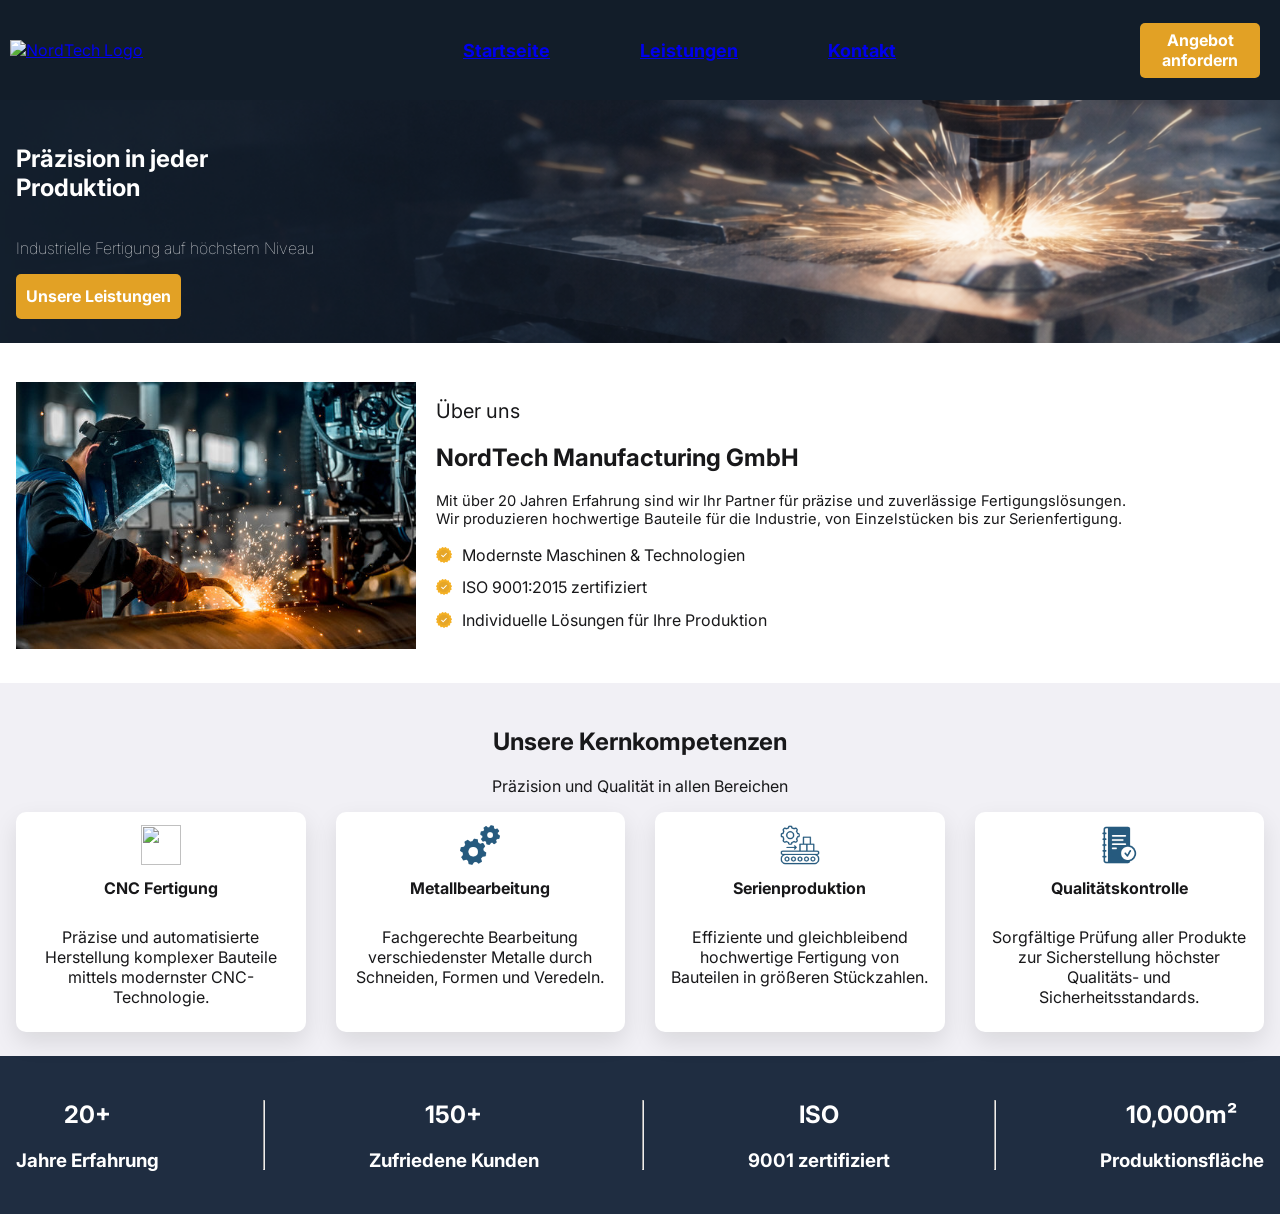
==== index.html @ 0e529c4d "Trust Section hinzugefügt Vier simple Blöcke mit einigen Errungenschaften  #5" ====
<!DOCTYPE html>
<html lang="de">
<head>
    <meta charset="UTF-8">
    <meta name="viewport" content="width=device-width, initial-scale=1.0">
    <link href="https://fonts.googleapis.com/css2?family=Inter:wght@400;600;700&display=swap" rel="stylesheet">
    <title>NordTech Manufacturing</title>
    <link rel="stylesheet" href="css/styles.css">
</head>

<body>
    <header>
        <a href="index.html" class="logo">
            <img src="images/mainpage/NordTech_Logo_Small.png" alt="NordTech Logo" class="logo-mobile">
            <img src="images/mainpage/NordTech_Logo.png" alt="NordTech Logo" class="logo-desktop">
        </a>
        
        <nav>
            <ul class="navigation">
                <li><a href="index.html" class="nav-link">Startseite</a></li>
                <li><a href="services.html" class="nav-link">Leistungen</a></li>
                <li><a href="contact.html" class="nav-link">Kontakt</a></li>
            </ul>
        </nav>
        <a href="contact.html" class="cta">Angebot anfordern</a>
    </header>

    <main>
        <section class="hero">
            <h1>Präzision in jeder <br>Produktion</h1>
            <p>Industrielle Fertigung auf höchstem Niveau</p>
            <a href="services.html" class="cta">Unsere Leistungen</a>
        </section>

        <section class="about">

            <img src="images/mainpage/Manufactoring_StockImage.jpg" alt="Firma Bild">

            <div class="about-content">
                <p class="headerText">Über uns</p>
                <h2 class="company-name">NordTech Manufacturing GmbH</h2>
                <p class="descText">
                    Mit über 20 Jahren Erfahrung sind wir Ihr Partner für präzise und zuverlässige
                    Fertigungslösungen. <br>Wir produzieren hochwertige Bauteile für die Industrie,
                    von Einzelstücken bis zur Serienfertigung.
                </p>

                <ul>
                    <li>
                        Modernste Maschinen & Technologien
                    </li>
                    <li>
                        ISO 9001:2015 zertifiziert
                    </li>
                    <li>
                        Individuelle Lösungen für Ihre Produktion
                    </li>
                </ul>
            </div>
        </section>

        <section class="core-competencies">
            <div class="header">
                <h2>Unsere Kernkompetenzen</h2>
                <p>Präzision und Qualität in allen Bereichen</p>
            </div>


            <div class="competencies-grid">
                <div class="competencies-tile">
                    <img src="..\images\icons\icon_computer.png">
                    <h2>CNC Fertigung</h2>
                    <p>Präzise und automatisierte Herstellung komplexer Bauteile mittels modernster CNC-Technologie.</p>
                </div>

                <div class="competencies-tile">
                    <img src="..\images\icons\icon_gears.png">
                    <h2>Metallbearbeitung</h2>
                    <p>Fachgerechte Bearbeitung verschiedenster Metalle durch Schneiden, Formen und Veredeln.</p>
                </div>

                
                <div class="competencies-tile">
                    <img src="..\images\icons\icon_packaging.png">
                    <h2>Serienproduktion</h2>
                    <p>Effiziente und gleichbleibend hochwertige Fertigung von Bauteilen in größeren Stückzahlen.</p>
                </div>

                
                <div class="competencies-tile">
                    <img src="..\images\icons\icon_notebook.png">
                    <h2>Qualitätskontrolle</h2>
                    <p>Sorgfältige Prüfung aller Produkte zur Sicherstellung höchster Qualitäts- und Sicherheitsstandards.</p>
                </div>
            </div>
        </section>

        <section class="trust-section">
            <div>
                <h2>20+</h2>
                <h3>Jahre Erfahrung</h3>
            </div>
            <hr>
            <div>
                <h2>150+</h2>
                <h3>Zufriedene Kunden</h3>
            </div>
            <hr>
            <div>
                <h2>ISO</h2>
                <h3>9001 zertifiziert</h3>
            </div>
            <hr>
            <div>
                <h2>10,000m²</h2>
                <h3>Produktionsfläche</h3>
            </div>
        </section>
    </main>

    <footer>
    <div class="footer-grid">
        <div class="footer-imprint">
            
        </div>

        <div class="footer-cta">
            
        </div>

        <div class="footer-social">
            
        </div>
    </div>
    </footer>
    <script src="js/main.js"></script>
</body>
</html>
---- css/styles.css ----
/*   <---- Mobile Ansicht: 320px ---->   */

* {
  box-sizing: border-box;
}

body {
  margin: 0;
  font-family: 'Inter', sans-serif;
  color: #18181A;
  background-color: #131F2D;
}

section {
  padding: 24px 16px;
}

header {
  display: flex;
  position: relative;
  justify-content: space-between;
  align-items: center;
  background-color: rgba(10, 10, 10, 0.1);
  padding: 10px;
}

header .logo .logo-mobile {
  display: block;
}

header .logo .logo-desktop {
  display: none;
}

header .logo img{
  width: 70px;
  height: auto;
  display: block;
  margin: 0 9px 0px 0px;
}

header .navigation{
  list-style: none;
  margin: 0;
  padding: 0;
  text-decoration: none;
  display: block;
  height: 40px;
  align-items: center;
  justify-content: center;
  color: white;
  font-weight: bold;
  font-size: large;
}

header .cta{
  display: flex;
  align-items: center;
  text-align: center;
  background-color: #E2A125;
  height: 45px;
  width: 120px;
  border-radius: 5px;

  text-decoration: none;
  font-weight: bold;
  color: white;
}

main .hero {
  background-image: url("../images/mainpage/Background-Image.png");
  background-size: cover;
  background-repeat: no-repeat;
  background-position: center;
  display: flex;
  flex-direction: column;

  font-weight:lighter;
  color: white;
}

main .hero .cta{
  display: flex;
  align-items: center;
  text-align: center;
  justify-content: center;
  background-color: #E2A125;
  height: 45px;
  width: 165px;
  border-radius: 5px;

  text-decoration: none;
  font-weight: bold;
  color: white;
}

main .about{
  background-color: white;
  display: flex;
  flex-direction: column-reverse;
  align-items: center;
  list-style-image: none;
}

.about img{
  width: auto;
  max-width: 400px;
  height: 250px;
}

main .about-content ul {
  list-style: none;
  padding: 0;
  display: flex;
  flex-direction: column;
   gap: 10px;
}

main .about-content li{
  display: flex;
  align-items: flex-start; /* statt center */
  gap: 10px;
  line-height: 1.4;
}

main .about-content li::before {
  margin-top: 3px;
  content: "";
  width: 16px;
  height: 16px;

  background-image: url("../images/icons/Icon_Check.png");
  background-size: contain;
  background-repeat: no-repeat;

  flex-shrink: 0;
}

main .about-content .descText{
  font-size: 11pt;
}

main .about-content .headerText{
  font-size: 15pt;
}

main .header{
  text-align: center;
}

main .core-competencies{
  background-color: #F1F0F5;
}

main .core-competencies ul {
  display: flex;
  flex-direction: column;
  gap: 12px;
}

main .competencies-grid{
  display: flex;
  flex-direction: column;
  gap: 30px;
  align-items: center;
  justify-content: center;
}

main .competencies-tile{
  background-color: white;
  display: flex;
  flex-direction: column;
  align-items: center;
  padding: 13px;
  text-align: center;
  border-radius: 10px;
  min-height: 200px;
  max-width: 370px;
  box-shadow: 0 10px 25px rgba(0,0,0,0.1);
}

main .competencies-grid h2{
  font-size: 12pt;
}

main .competencies-grid img{
  width: 40px;
  height: 40px;
}

main .trust-section{
  background-color: #1F2D41;
  color: white;
  display: flex;
  flex-direction: column;
  text-align: center;
  align-items: center;
  justify-content: center;
}

main .trust-section hr{
  width: 370px;
  color: rgba(255, 255, 255, 0.2);
}

/*   <---- Tablet Ansicht: 768px ---->   */

@media (min-width: 768px) {

  header .logo .logo-mobile {
  display: none;
  }

  header .logo .logo-desktop {
    display: block;
  }

  header .logo img{
    width: 200px;
  }

  main .about{
      flex-direction: row;
      gap: 20px;
  }

  main .about img{
    height: auto;
    padding-top: 15px;
    padding-bottom: 10px;
  }

  main .competencies-grid{
    flex-direction: row;
    gap: 15px;
  }

  main .competencies-tile{
    height: 270px;
    width: 550px;
  }

    main .trust-section{
    flex-direction: row;
  }

    main .trust-section hr{
    width: 1px;
    height: 70px;
  }

}




/*   <---- Desktop Ansicht: 1024px ---->   */

@media (min-width: 1024px){

  header{
    height: 100px;
  }

  header .logo .logo-mobile {
  display: none;
  }

  header .logo .logo-desktop {
    display: block;
  }

  header .logo img{
    width: 200px;
  }

  header .navigation{
    display: flex;
    gap: 40px;
    flex-direction: row;
  }

  header .nav-link{
    padding: 25px;
    cursor: pointer;
  }

  header .cta{
    height: 55px;
    width: 120px;
    margin: 0px 10px 0px 0px;
  }

  main .competencies-grid{
    flex-direction: row;
    gap: 30px;
  }

  main .competencies-tile{
    height: 220px;
    width: 550px;
  }

}
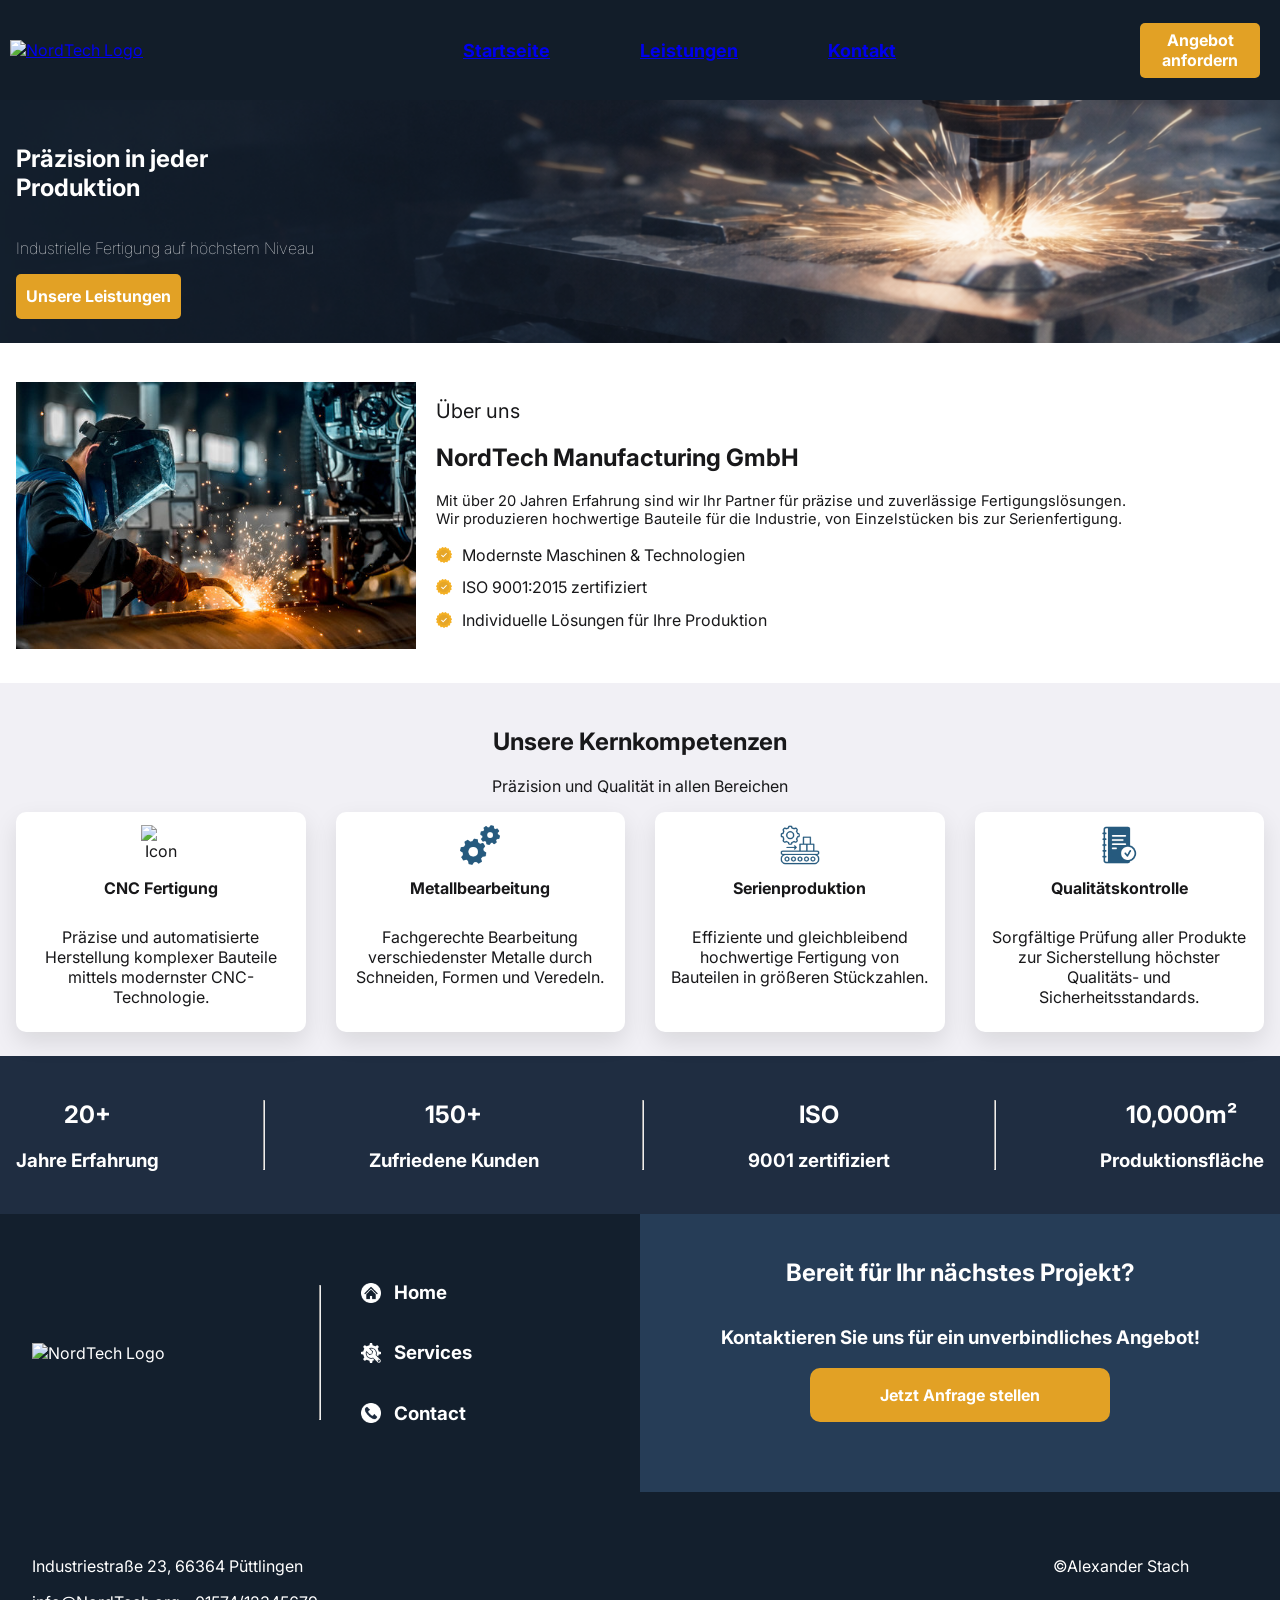
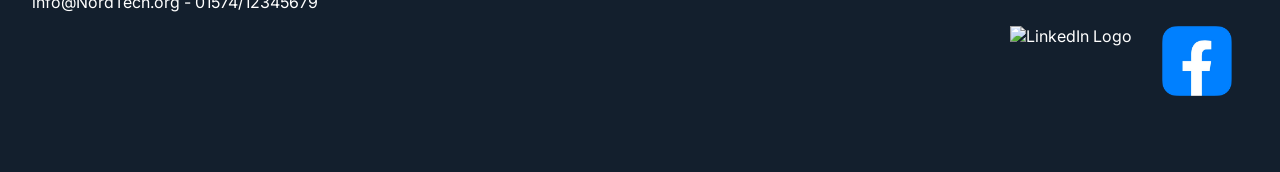
==== commit 7de66010: "Footer abgeschlossen Einige weitere Icons wurden hinzugefügt. Der Footer ist nun in mehrere Bereiche" ====
--- a/index.html
+++ b/index.html
@@ -68,27 +68,27 @@
 
             <div class="competencies-grid">
                 <div class="competencies-tile">
-                    <img src="..\images\icons\icon_computer.png">
+                    <img src="..\images\icons\icon_computer.png" alt="Icon von einem Computer">
                     <h2>CNC Fertigung</h2>
                     <p>Präzise und automatisierte Herstellung komplexer Bauteile mittels modernster CNC-Technologie.</p>
                 </div>
 
                 <div class="competencies-tile">
-                    <img src="..\images\icons\icon_gears.png">
+                    <img src="..\images\icons\icon_gears.png" alt="Icon von einem Getriebe">
                     <h2>Metallbearbeitung</h2>
                     <p>Fachgerechte Bearbeitung verschiedenster Metalle durch Schneiden, Formen und Veredeln.</p>
                 </div>
 
                 
                 <div class="competencies-tile">
-                    <img src="..\images\icons\icon_packaging.png">
+                    <img src="..\images\icons\icon_packaging.png" alt="Icon von einem Fließband">
                     <h2>Serienproduktion</h2>
                     <p>Effiziente und gleichbleibend hochwertige Fertigung von Bauteilen in größeren Stückzahlen.</p>
                 </div>
 
                 
                 <div class="competencies-tile">
-                    <img src="..\images\icons\icon_notebook.png">
+                    <img src="..\images\icons\icon_notebook.png" alt="Icon von einem Notebook">
                     <h2>Qualitätskontrolle</h2>
                     <p>Sorgfältige Prüfung aller Produkte zur Sicherstellung höchster Qualitäts- und Sicherheitsstandards.</p>
                 </div>
@@ -119,19 +119,58 @@
     </main>
 
     <footer>
-    <div class="footer-grid">
-        <div class="footer-imprint">
-            
-        </div>
+        <section class="footer-grid">
+            <section class="footer-imprint">
+                <section class="logo">
+                    <img src="images/mainpage/NordTech_Logo.png" alt="NordTech Logo">
+                </section>
+                <hr>
+                <section class="links">
+                    <div>
+                        <img src="..\images\icons\icon_home.png" alt="Icon von einem Haus">
+                        <a href="index.html"><h3>Home</h3></a>
+                    </div>
+                    <div>
+                        <img src="..\images\icons\icon_service.png" alt="Icon von einem Getriebe">
+                        <a href="services.html"><h3>Services</h3></a>
+                    </div>
+                    <div>
+                        <img src="..\images\icons\icon_phone.png" alt="Icon von einem Telefon">
+                        <a href="contact.html"><h3>Contact</h3></a>
+                    </div>
+                </section>
+            </section>
 
-        <div class="footer-cta">
-            
-        </div>
+            <section class="footer-cta">
+                <h2>Bereit für Ihr nächstes Projekt?</h2>
+                <h3>Kontaktieren Sie uns für ein unverbindliches Angebot!</h3>
 
-        <div class="footer-social">
-            
-        </div>
-    </div>
+                <a class="footer-cta"><b>Jetzt Anfrage stellen</b></a>
+            </section>
+        </section> 
+
+        <section class="footer-bottom">
+            <section class="address">
+                <p>Industriestraße 23, 66364 Püttlingen</p>
+                <p>info@NordTech.org - 01574/12345679</p>
+            </section>
+
+            <section class="footer-socials">
+                <p>
+                    ©Alexander Stach
+                </p>
+                <section class="socials">
+                        <a href="https://www.linkedin.com/in/stachalex/">
+                            <img src="..\images\icons\icon_linkedIn.png" alt="LinkedIn Logo">
+                        </a>
+
+                        <a href="https://www.linkedin.com/in/stachalex/">
+                            <img src="..\images\icons\icon_facebook.png" alt="Facebook Logo">
+                        </a>
+                </section>
+                
+            </section>
+        </section>
     </footer>
     <script src="js/main.js"></script>
 </body>
--- a/css/styles.css
+++ b/css/styles.css
@@ -203,6 +203,95 @@
   color: rgba(255, 255, 255, 0.2);
 }
 
+footer .footer-imprint {
+  display: grid;
+  grid-template-columns: 1fr auto 1fr;
+  align-items: center;
+  gap: 20px;
+}
+
+footer .footer-imprint .logo img{
+  width: 100%;
+  height: auto;
+}
+
+footer .footer-imprint hr {
+  justify-self: center;
+  width: 1px;
+  height: 135px;
+}
+
+footer .footer-imprint .links {
+  display: flex;
+  flex-direction: column;
+  justify-content: start;
+  align-items: flex-start;
+  padding-left: 20px;
+}
+
+footer .links div {
+  display: flex;
+  align-items: center;
+  gap: 13px;
+}
+
+footer .links img {
+  width: 20px;
+  height: 20px;
+}
+
+footer .footer-grid {
+  color: white;
+  padding: 0px;
+}
+
+footer a {
+  color: white;
+  text-decoration: none;
+}
+
+footer a:hover {
+  text-decoration: underline;
+}
+
+footer .footer-cta{
+  background-color: #263D57;
+  display: flex;
+  flex-direction: column;
+  align-items: center;
+  text-align: center;
+  width: 100%;
+}
+
+footer .footer-cta a{
+  background-color: #E2A125;
+  padding: 17px;
+  border-radius: 10px;
+  max-width: 300px;
+}
+
+footer .footer-bottom{
+  color: white;
+  display: flex;
+  flex-direction: column;
+}
+
+footer .footer-socials{
+  display: flex;
+  flex-direction: column;
+  justify-content: start;
+}
+
+footer .footer-socials img{
+  width: 70px;
+  height: 70px;
+}
+
+footer .footer-socials .socials{
+  display: flex;
+  gap: 30px;
+}
+
 /*   <---- Tablet Ansicht: 768px ---->   */
 
 @media (min-width: 768px) {
@@ -249,9 +338,26 @@
     height: 70px;
   }
 
-}
-
-
+  footer .footer-grid {
+  color: white;
+  padding: 0px;
+  display: grid;
+  grid-template-columns: 1fr 1fr;
+}
+
+  footer .footer-bottom{
+    flex-direction: row;
+    justify-content: space-between;
+    width: 100%;
+  }
+
+  footer .footer-socials{
+    display: flex;
+    align-items: center;
+    justify-content: center;
+    gap: 10px;
+  }
+}
 
 
 /*   <---- Desktop Ansicht: 1024px ---->   */
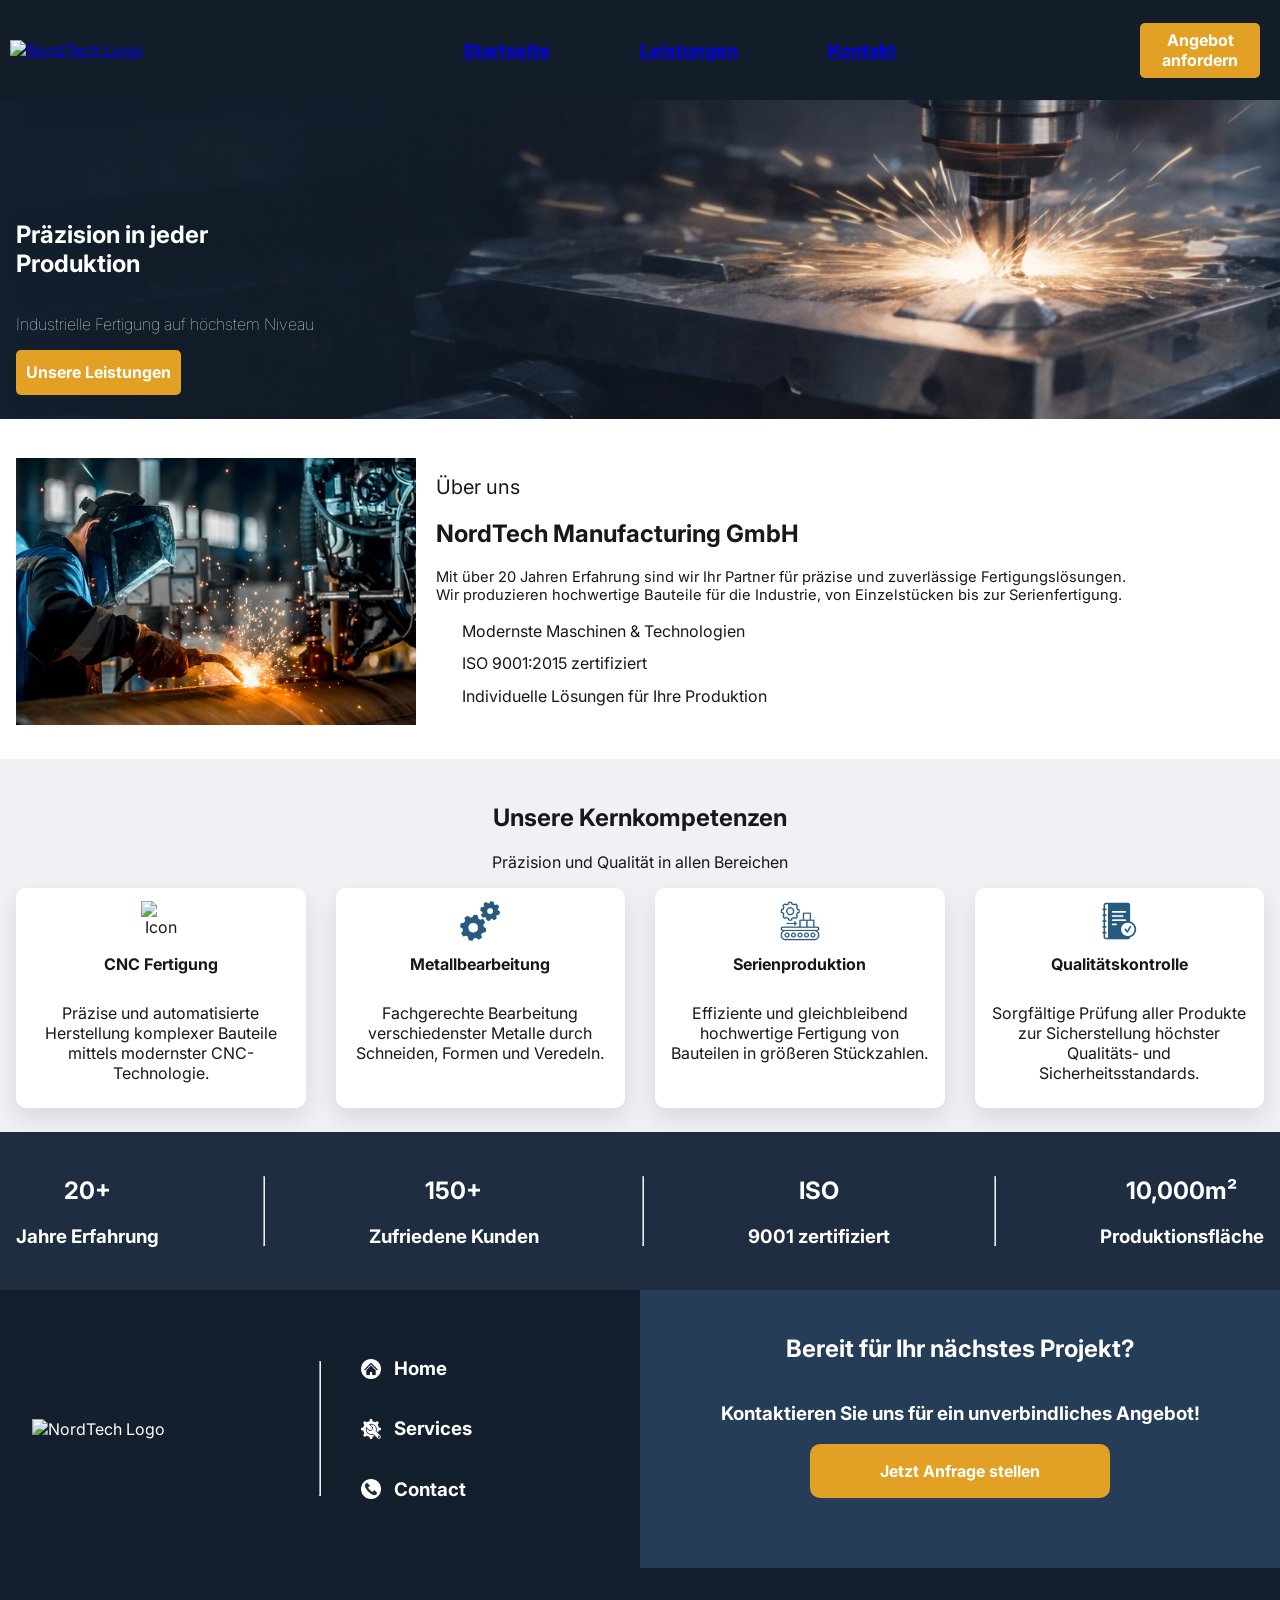
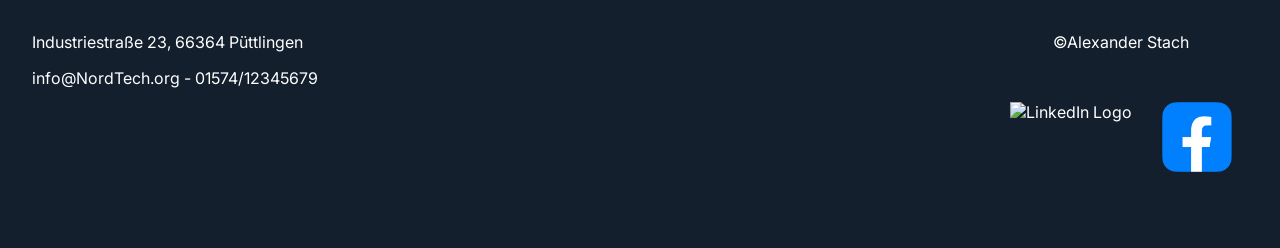
==== commit c5519e4c: "Refaktorierung der CSS Datei Die styles.css wurde in mehrere andere Dateien aufgespalten, für eine b" ====
--- a/index.html
+++ b/index.html
@@ -5,7 +5,7 @@
     <meta name="viewport" content="width=device-width, initial-scale=1.0">
     <link href="https://fonts.googleapis.com/css2?family=Inter:wght@400;600;700&display=swap" rel="stylesheet">
     <title>NordTech Manufacturing</title>
-    <link rel="stylesheet" href="css/styles.css">
+    <link rel="stylesheet" href="css/main.css">
 </head>
 
 <body>
@@ -29,7 +29,7 @@
         <section class="hero">
             <h1>Präzision in jeder <br>Produktion</h1>
             <p>Industrielle Fertigung auf höchstem Niveau</p>
-            <a href="services.html" class="cta">Unsere Leistungen</a>
+            <a href="services.html" class="hero-cta">Unsere Leistungen</a>
         </section>
 
         <section class="about">
@@ -60,7 +60,7 @@
         </section>
 
         <section class="core-competencies">
-            <div class="header">
+            <div class="core-competencies-header">
                 <h2>Unsere Kernkompetenzen</h2>
                 <p>Präzision und Qualität in allen Bereichen</p>
             </div>
--- a/css/main.css
+++ b/css/main.css
@@ -0,0 +1,13 @@
+@import url("base/base.css");
+
+@import url("layout/header.css");
+@import url("layout/footer.css");
+
+@import url("components/navigation.css");
+@import url("components/buttons.css");
+@import url("components/cards.css");
+
+@import url("sections/hero.css");
+@import url("sections/about.css");
+@import url("sections/competencies.css");
+@import url("sections/trust.css");
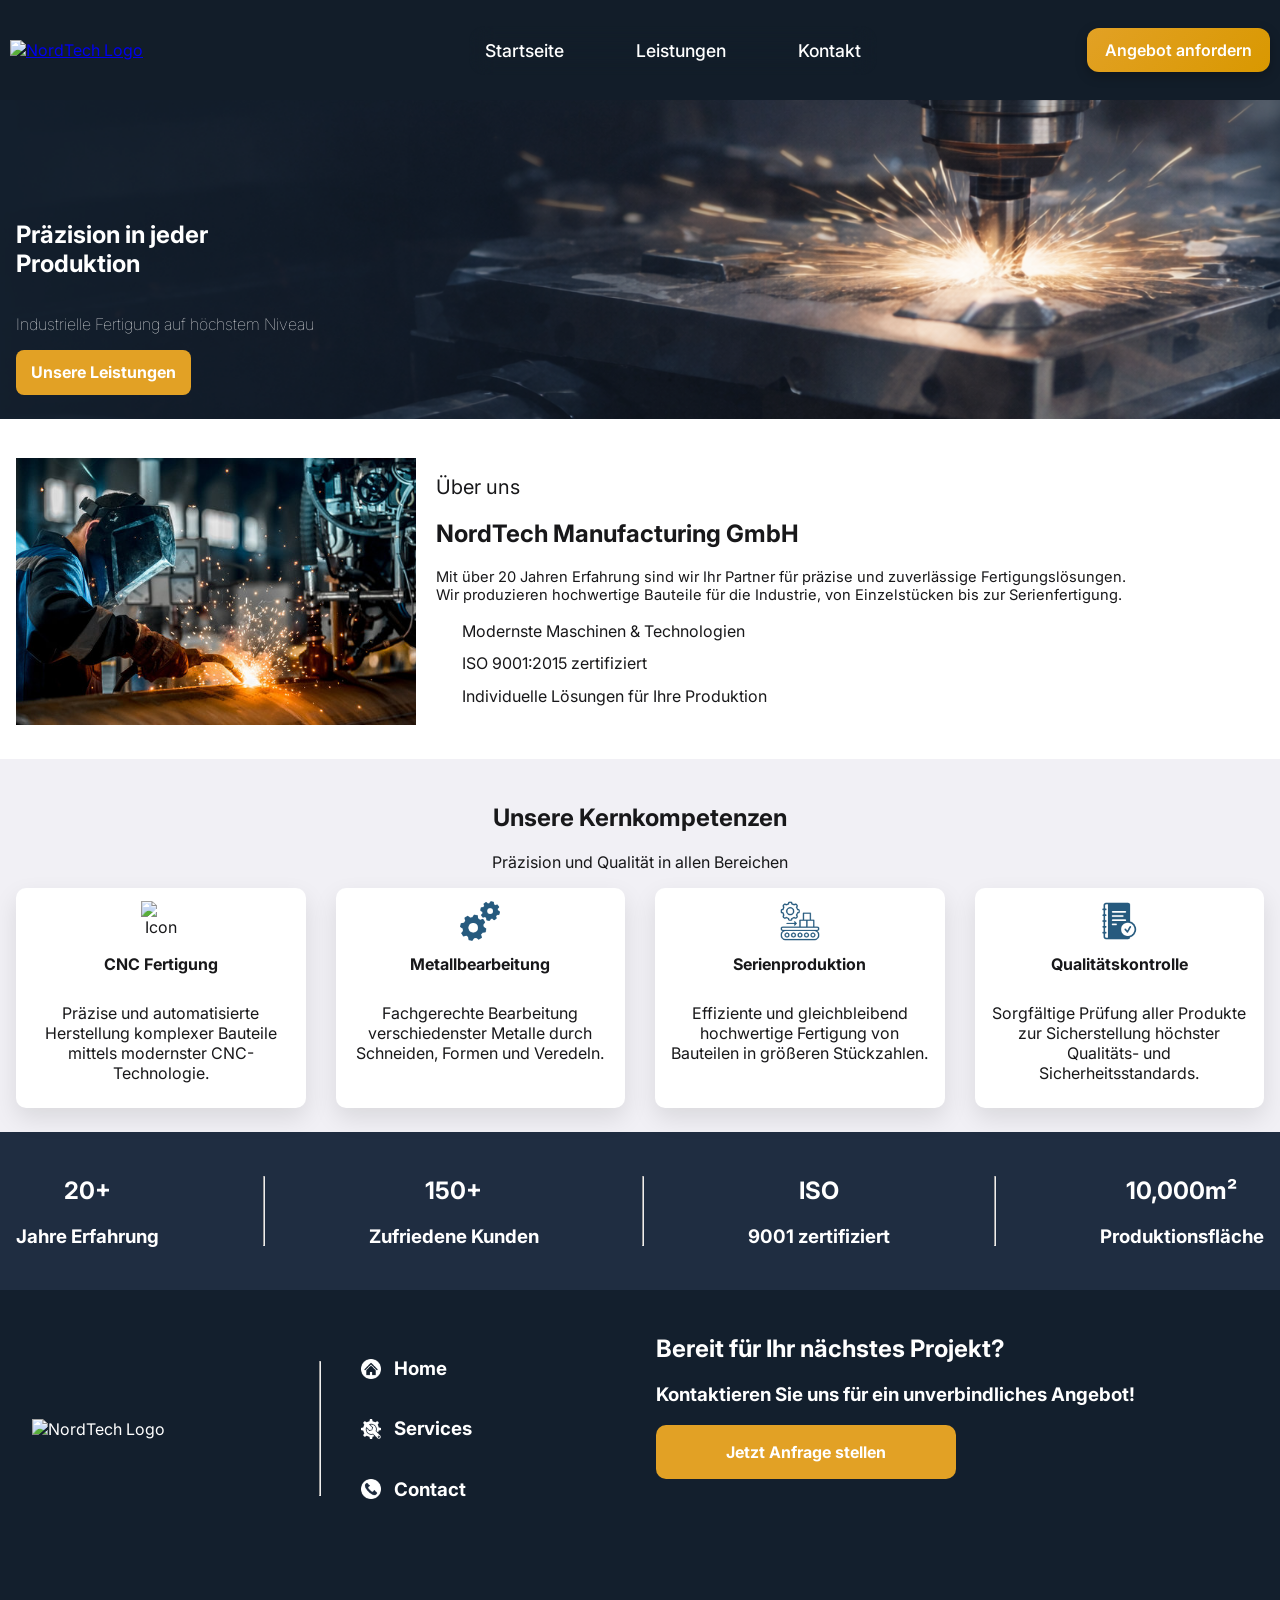
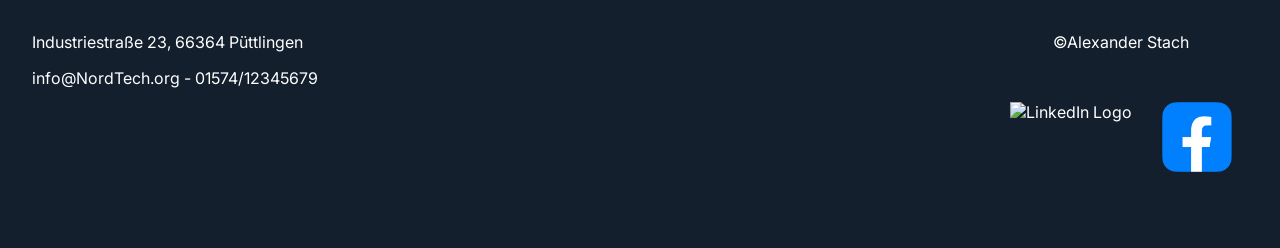
==== commit 70b10566: "Burger-Menu hinzugefügt Die Buttons haben nun auch einen leichten hover Effekt. Zusätzlich habe ich " ====
--- a/index.html
+++ b/index.html
@@ -16,20 +16,26 @@
         </a>
         
         <nav>
-            <ul class="navigation">
+            <ul id="menu">
                 <li><a href="index.html" class="nav-link">Startseite</a></li>
                 <li><a href="services.html" class="nav-link">Leistungen</a></li>
                 <li><a href="contact.html" class="nav-link">Kontakt</a></li>
             </ul>
         </nav>
-        <a href="contact.html" class="cta">Angebot anfordern</a>
+        <a href="contact.html" class="btn btn-primary">Angebot anfordern</a>
+            
+    <div class="burger" id="burger">
+        <span></span>
+        <span></span>
+        <span></span>
+    </div>
     </header>
 
     <main>
         <section class="hero">
             <h1>Präzision in jeder <br>Produktion</h1>
             <p>Industrielle Fertigung auf höchstem Niveau</p>
-            <a href="services.html" class="hero-cta">Unsere Leistungen</a>
+            <a href="services.html" class="btn btn-hero">Unsere Leistungen</a>
         </section>
 
         <section class="about">
@@ -145,7 +151,7 @@
                 <h2>Bereit für Ihr nächstes Projekt?</h2>
                 <h3>Kontaktieren Sie uns für ein unverbindliches Angebot!</h3>
 
-                <a class="footer-cta"><b>Jetzt Anfrage stellen</b></a>
+                <a class="btn btn-footer"><b>Jetzt Anfrage stellen</b></a>
             </section>
         </section> 
 
--- a/css/main.css
+++ b/css/main.css
@@ -10,4 +10,7 @@
 @import url("sections/hero.css");
 @import url("sections/about.css");
 @import url("sections/competencies.css");
-@import url("sections/trust.css");+@import url("sections/trust.css");
+@import url("sections/services.css");
+@import url("sections/production-proccess.css");
+@import url("sections/contact.css");
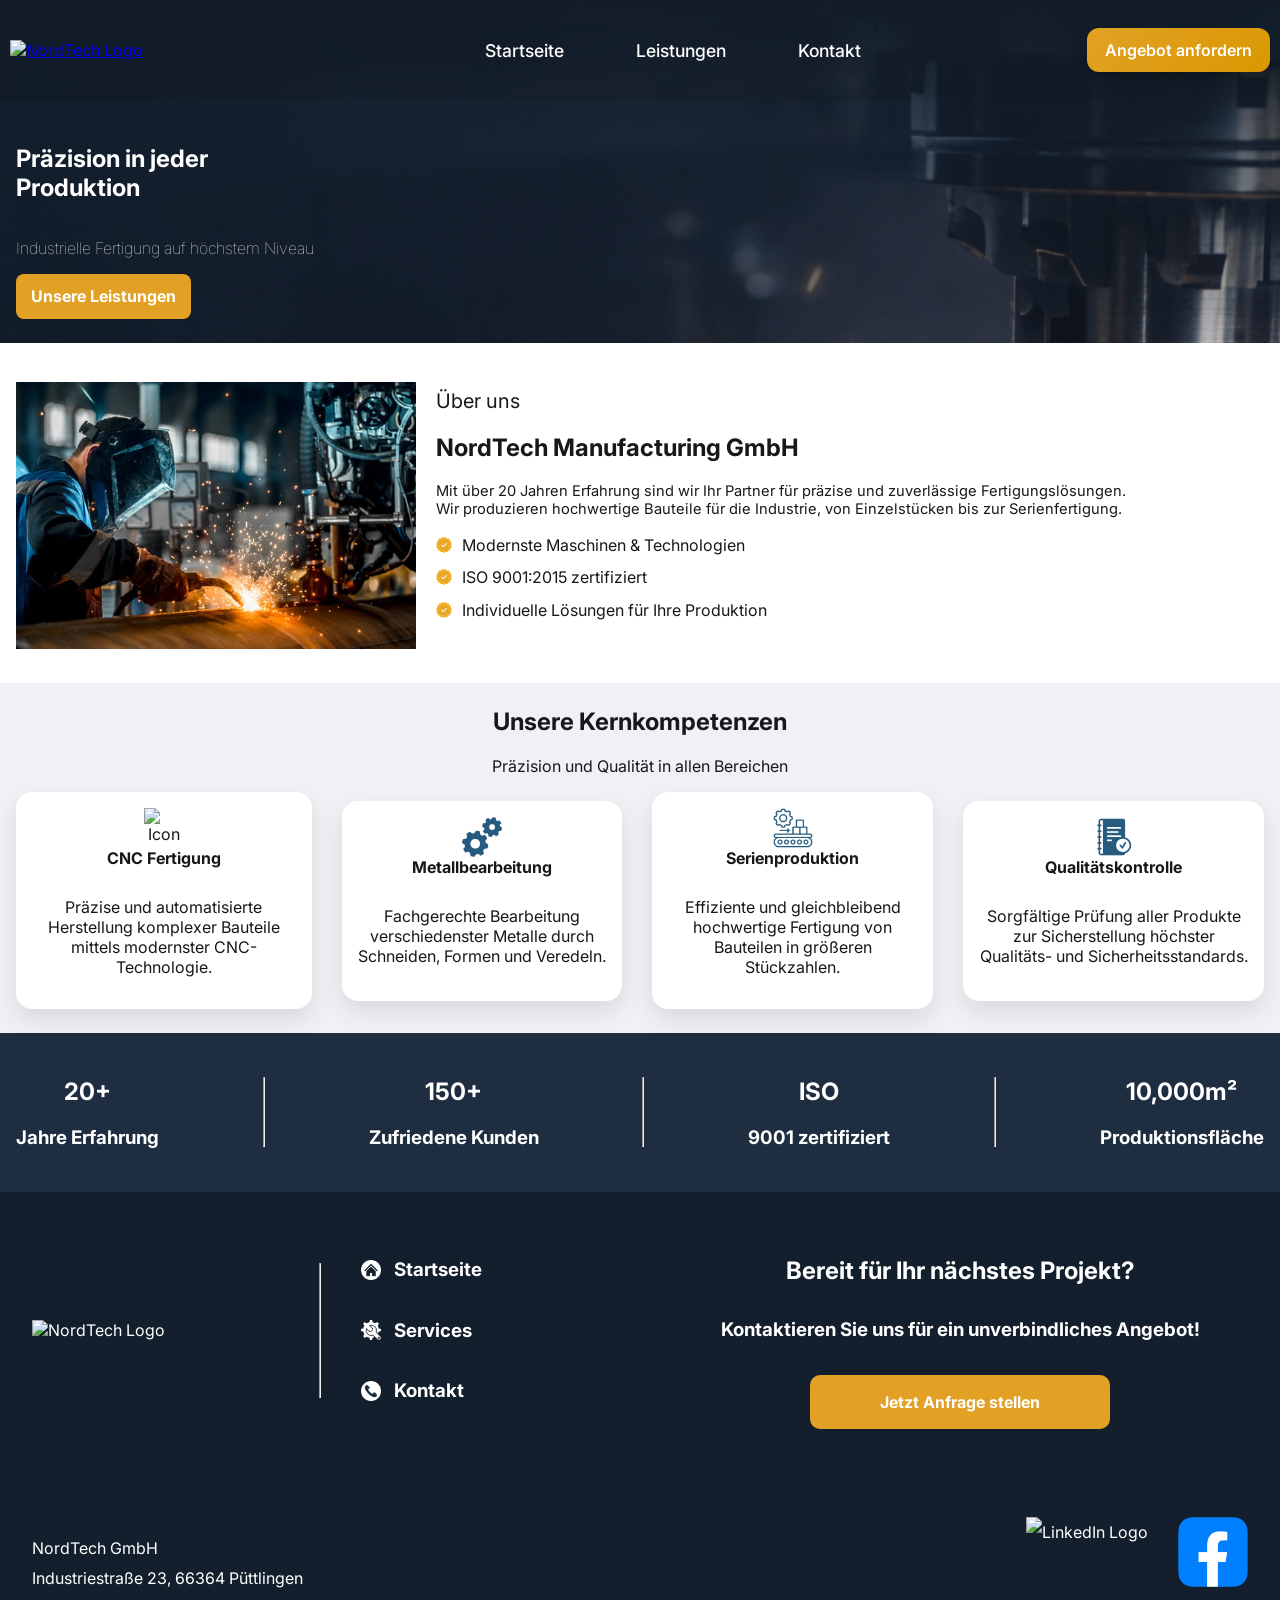
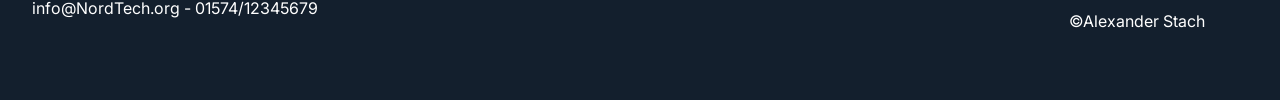
==== commit d28a0372: "Mainpage angepasst Die gesamte mainpage, einschließlich header und footer wurde etwas aufgeräumt und" ====
--- a/index.html
+++ b/index.html
@@ -9,6 +9,7 @@
 </head>
 
 <body>
+<div class="hero-wrapper">
     <header>
         <a href="index.html" class="logo">
             <img src="images/mainpage/NordTech_Logo_Small.png" alt="NordTech Logo" class="logo-mobile">
@@ -39,7 +40,6 @@
         </section>
 
         <section class="about">
-
             <img src="images/mainpage/Manufactoring_StockImage.jpg" alt="Firma Bild">
 
             <div class="about-content">
@@ -73,27 +73,27 @@
 
 
             <div class="competencies-grid">
-                <div class="competencies-tile">
+                <div class="card card-competency">
                     <img src="..\images\icons\icon_computer.png" alt="Icon von einem Computer">
                     <h2>CNC Fertigung</h2>
                     <p>Präzise und automatisierte Herstellung komplexer Bauteile mittels modernster CNC-Technologie.</p>
                 </div>
 
-                <div class="competencies-tile">
+                <div class="card card-competency">
                     <img src="..\images\icons\icon_gears.png" alt="Icon von einem Getriebe">
                     <h2>Metallbearbeitung</h2>
                     <p>Fachgerechte Bearbeitung verschiedenster Metalle durch Schneiden, Formen und Veredeln.</p>
                 </div>
 
                 
-                <div class="competencies-tile">
+                <div class="card card-competency">
                     <img src="..\images\icons\icon_packaging.png" alt="Icon von einem Fließband">
                     <h2>Serienproduktion</h2>
                     <p>Effiziente und gleichbleibend hochwertige Fertigung von Bauteilen in größeren Stückzahlen.</p>
                 </div>
 
                 
-                <div class="competencies-tile">
+                <div class="card card-competency">
                     <img src="..\images\icons\icon_notebook.png" alt="Icon von einem Notebook">
                     <h2>Qualitätskontrolle</h2>
                     <p>Sorgfältige Prüfung aller Produkte zur Sicherstellung höchster Qualitäts- und Sicherheitsstandards.</p>
@@ -123,6 +123,7 @@
             </div>
         </section>
     </main>
+</div>
 
     <footer>
         <section class="footer-grid">
@@ -134,7 +135,7 @@
                 <section class="links">
                     <div>
                         <img src="..\images\icons\icon_home.png" alt="Icon von einem Haus">
-                        <a href="index.html"><h3>Home</h3></a>
+                        <a href="index.html"><h3>Startseite</h3></a>
                     </div>
                     <div>
                         <img src="..\images\icons\icon_service.png" alt="Icon von einem Getriebe">
@@ -142,7 +143,7 @@
                     </div>
                     <div>
                         <img src="..\images\icons\icon_phone.png" alt="Icon von einem Telefon">
-                        <a href="contact.html"><h3>Contact</h3></a>
+                        <a href="contact.html"><h3>Kontakt</h3></a>
                     </div>
                 </section>
             </section>
@@ -157,14 +158,12 @@
 
         <section class="footer-bottom">
             <section class="address">
-                <p>Industriestraße 23, 66364 Püttlingen</p>
-                <p>info@NordTech.org - 01574/12345679</p>
+                <p> NordTech GmbH<br>
+                    Industriestraße 23, 66364 Püttlingen<br>
+                    info@NordTech.org - 01574/12345679</p>
             </section>
 
             <section class="footer-socials">
-                <p>
-                    ©Alexander Stach
-                </p>
                 <section class="socials">
                         <a href="https://www.linkedin.com/in/stachalex/">
                             <img src="..\images\icons\icon_linkedIn.png" alt="LinkedIn Logo">
@@ -174,6 +173,10 @@
                             <img src="..\images\icons\icon_facebook.png" alt="Facebook Logo">
                         </a>
                 </section>
+
+                <p>
+                    ©Alexander Stach
+                </p>
                 
             </section>
         </section>
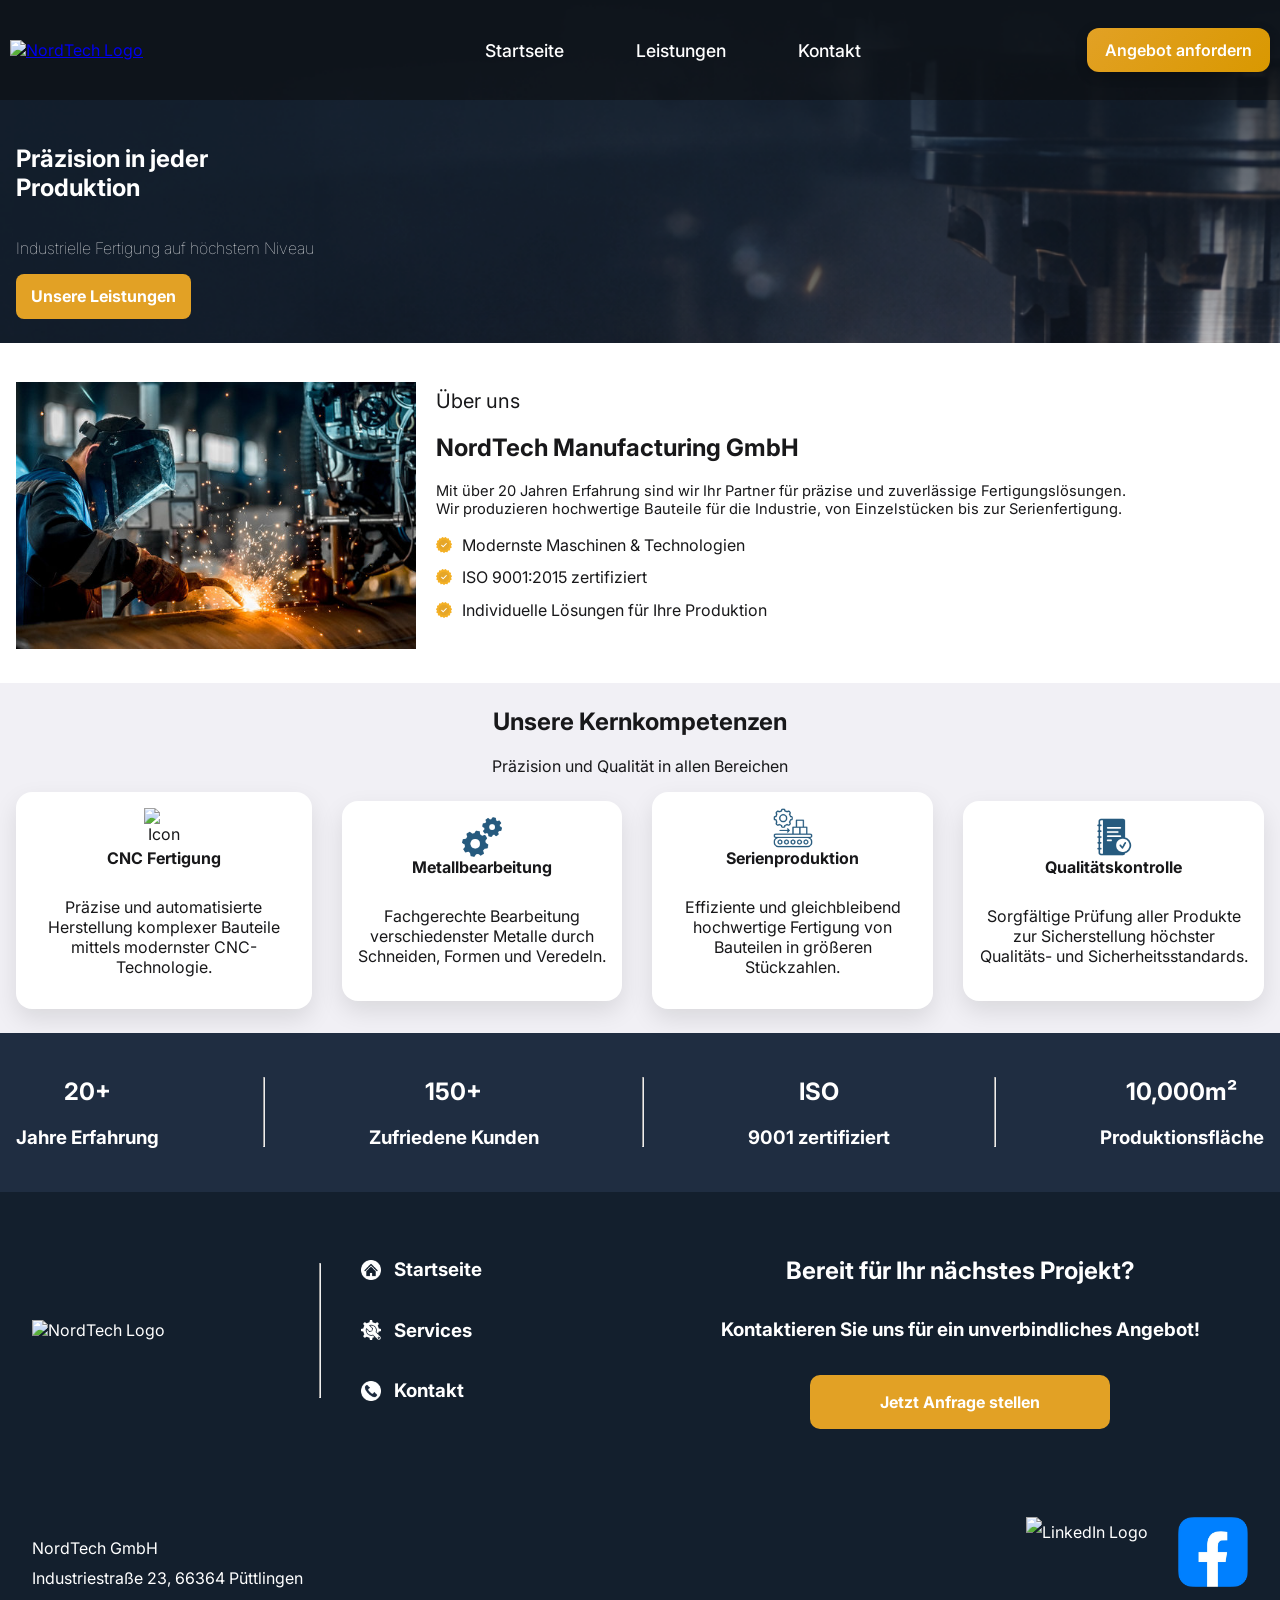
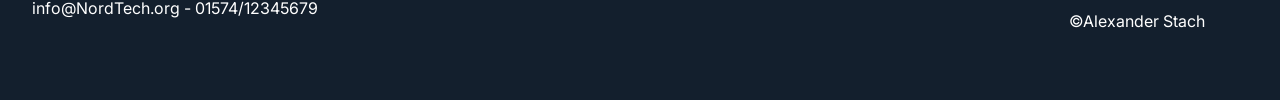
==== commit 237a4b8f: "Sticky Header & Kleine Fixes Der Header wurde auf allen Seiten auf sticky umgestellt. Zusätzlich gab" ====
--- a/index.html
+++ b/index.html
@@ -10,7 +10,7 @@
 
 <body>
 <div class="hero-wrapper">
-    <header>
+    <header class="sticky">
         <a href="index.html" class="logo">
             <img src="images/mainpage/NordTech_Logo_Small.png" alt="NordTech Logo" class="logo-mobile">
             <img src="images/mainpage/NordTech_Logo.png" alt="NordTech Logo" class="logo-desktop">
--- a/css/main.css
+++ b/css/main.css
@@ -13,4 +13,5 @@
 @import url("sections/trust.css");
 @import url("sections/services.css");
 @import url("sections/production-proccess.css");
-@import url("sections/contact.css");+@import url("sections/contact.css");
+@import url("sections/errors.css");
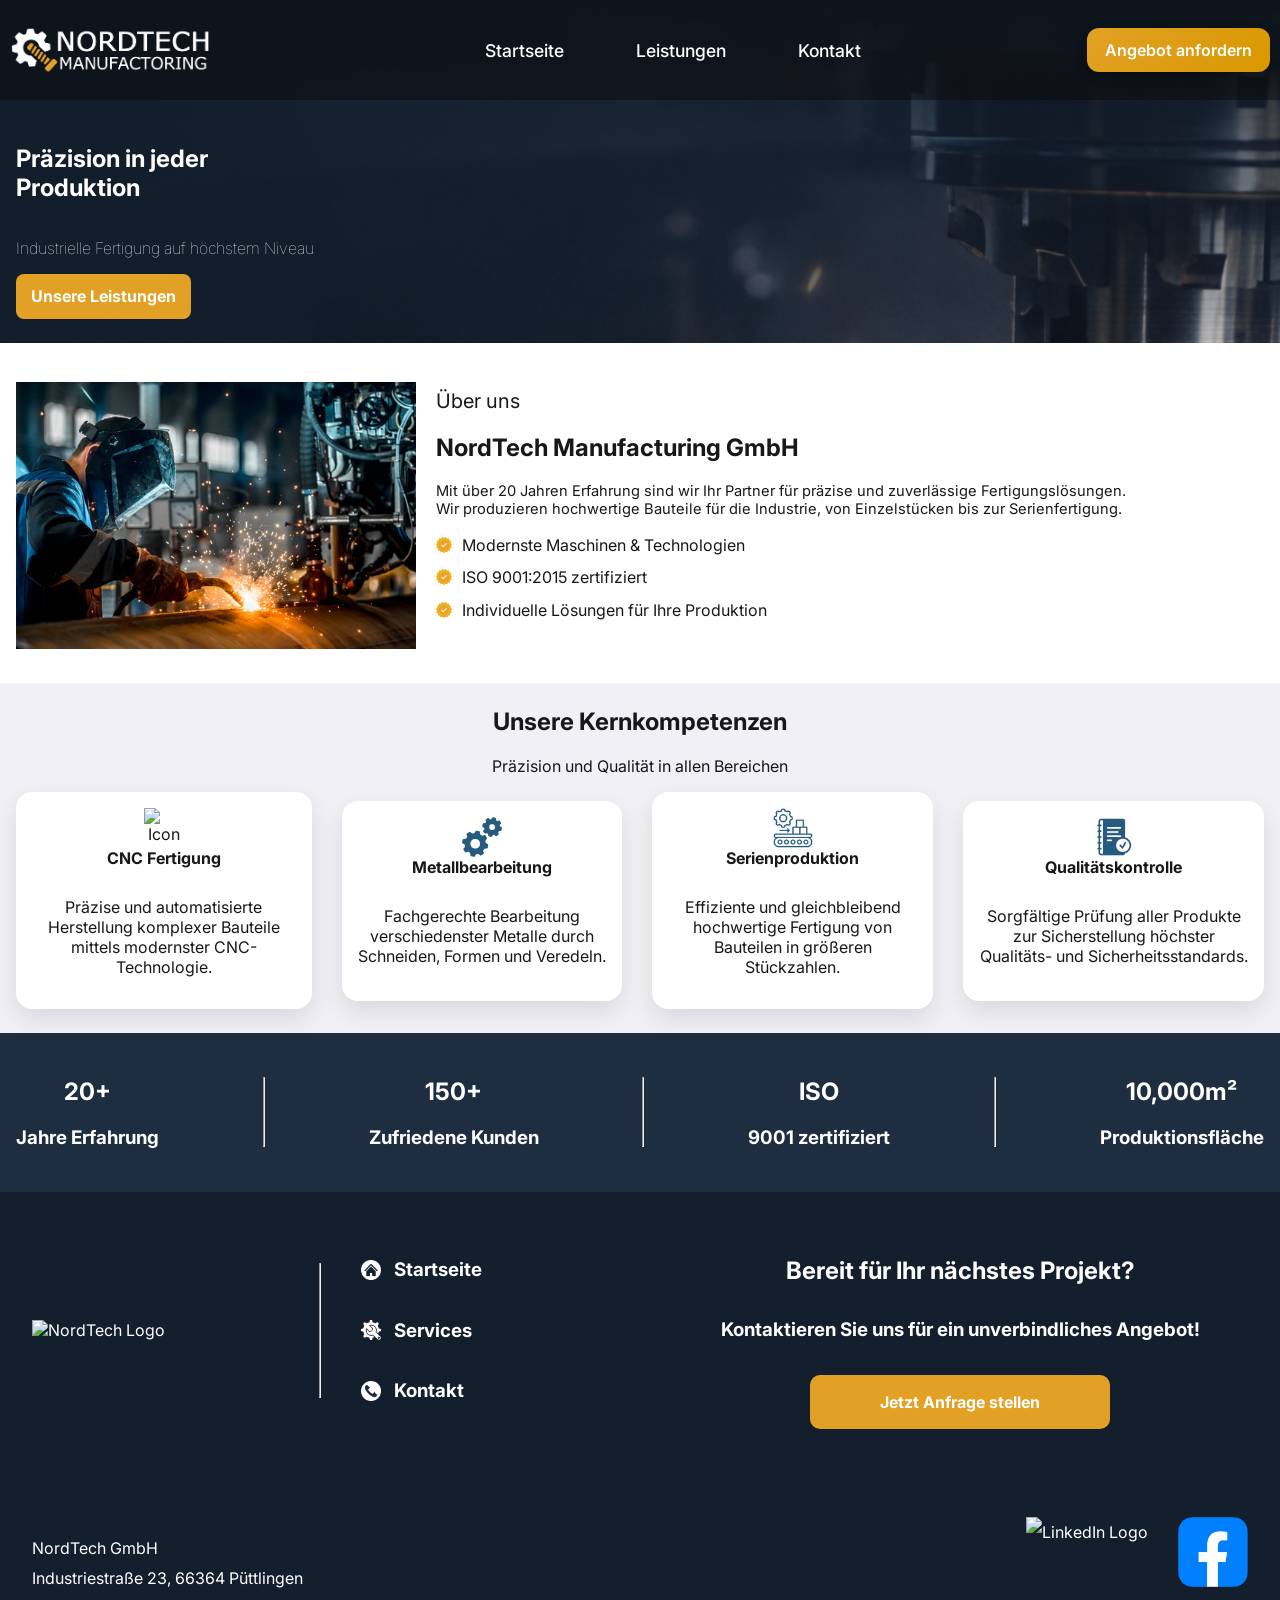
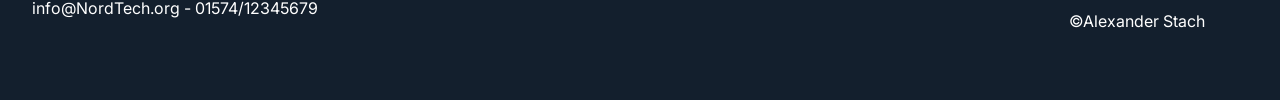
==== commit 39782b0d: "Anpassung der Bildpfade" ====
--- a/index.html
+++ b/index.html
@@ -13,7 +13,7 @@
     <header class="sticky">
         <a href="index.html" class="logo">
             <img src="images/mainpage/NordTech_Logo_Small.png" alt="NordTech Logo" class="logo-mobile">
-            <img src="images/mainpage/NordTech_Logo.png" alt="NordTech Logo" class="logo-desktop">
+            <img src="images/mainpage/Nordtech_Logo.png" alt="NordTech Logo" class="logo-desktop">
         </a>
         
         <nav>
@@ -74,7 +74,7 @@
 
             <div class="competencies-grid">
                 <div class="card card-competency">
-                    <img src="..\images\icons\icon_computer.png" alt="Icon von einem Computer">
+                    <img src="..\images\icons\icon_Computer.png" alt="Icon von einem Computer">
                     <h2>CNC Fertigung</h2>
                     <p>Präzise und automatisierte Herstellung komplexer Bauteile mittels modernster CNC-Technologie.</p>
                 </div>
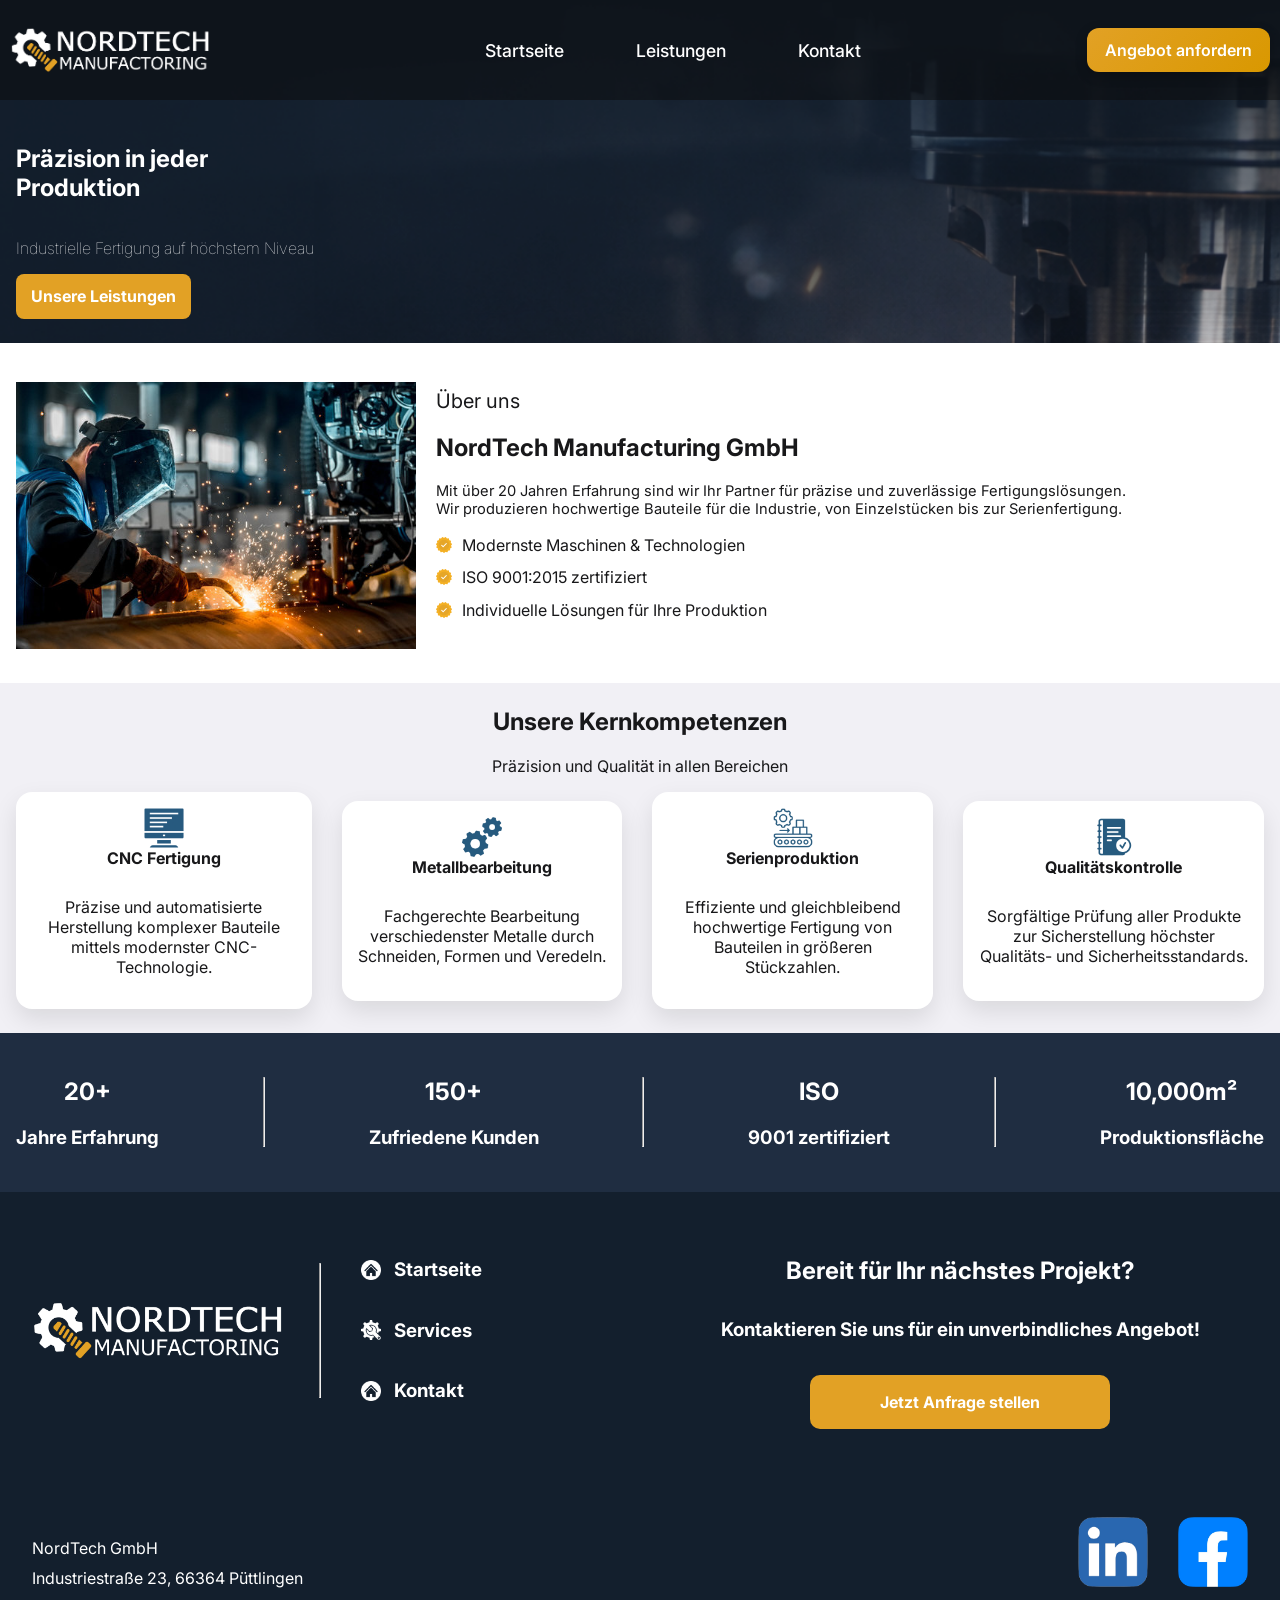
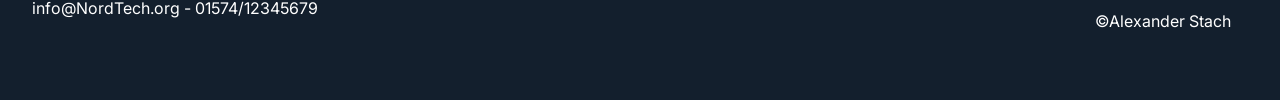
==== commit c9e124ef: "Merge branch 'main' of https://github.com/AudioSonic/Nordtech-Manufactoring" ====
--- a/index.html
+++ b/index.html
@@ -74,27 +74,27 @@
 
             <div class="competencies-grid">
                 <div class="card card-competency">
-                    <img src="..\images\icons\icon_Computer.png" alt="Icon von einem Computer">
+                    <img src="images/icons/Icon_Computer.png" alt="Icon von einem Computer">
                     <h2>CNC Fertigung</h2>
                     <p>Präzise und automatisierte Herstellung komplexer Bauteile mittels modernster CNC-Technologie.</p>
                 </div>
 
                 <div class="card card-competency">
-                    <img src="..\images\icons\icon_gears.png" alt="Icon von einem Getriebe">
+                    <img src="images/icons/icon_gears.png" alt="Icon von einem Getriebe">
                     <h2>Metallbearbeitung</h2>
                     <p>Fachgerechte Bearbeitung verschiedenster Metalle durch Schneiden, Formen und Veredeln.</p>
                 </div>
 
                 
                 <div class="card card-competency">
-                    <img src="..\images\icons\icon_packaging.png" alt="Icon von einem Fließband">
+                    <img src="images/icons/icon_packaging.png" alt="Icon von einem Fließband">
                     <h2>Serienproduktion</h2>
                     <p>Effiziente und gleichbleibend hochwertige Fertigung von Bauteilen in größeren Stückzahlen.</p>
                 </div>
 
                 
                 <div class="card card-competency">
-                    <img src="..\images\icons\icon_notebook.png" alt="Icon von einem Notebook">
+                    <img src="images/icons/icon_notebook.png" alt="Icon von einem Notebook">
                     <h2>Qualitätskontrolle</h2>
                     <p>Sorgfältige Prüfung aller Produkte zur Sicherstellung höchster Qualitäts- und Sicherheitsstandards.</p>
                 </div>
@@ -129,20 +129,20 @@
         <section class="footer-grid">
             <section class="footer-imprint">
                 <section class="logo">
-                    <img src="images/mainpage/NordTech_Logo.png" alt="NordTech Logo">
+                    <img src="images/mainpage/Nordtech_Logo.png" alt="NordTech Logo">
                 </section>
                 <hr>
                 <section class="links">
                     <div>
-                        <img src="..\images\icons\icon_home.png" alt="Icon von einem Haus">
+                        <img src="images/icons/icon_home.png" alt="Icon von einem Haus">
                         <a href="index.html"><h3>Startseite</h3></a>
                     </div>
                     <div>
-                        <img src="..\images\icons\icon_service.png" alt="Icon von einem Getriebe">
+                        <img src="images/icons/icon_service.png" alt="Icon von einem Getriebe">
                         <a href="services.html"><h3>Services</h3></a>
                     </div>
                     <div>
-                        <img src="..\images\icons\icon_phone.png" alt="Icon von einem Telefon">
+                        <img src="images/icons/icon_home.png" alt="Icon von einem Telefon">
                         <a href="contact.html"><h3>Kontakt</h3></a>
                     </div>
                 </section>
@@ -166,11 +166,11 @@
             <section class="footer-socials">
                 <section class="socials">
                         <a href="https://www.linkedin.com/in/stachalex/">
-                            <img src="..\images\icons\icon_linkedIn.png" alt="LinkedIn Logo">
+                            <img src="images/icons/icon_LinkedIn.png" alt="LinkedIn Logo">
                         </a>
 
                         <a href="https://www.linkedin.com/in/stachalex/">
-                            <img src="..\images\icons\icon_facebook.png" alt="Facebook Logo">
+                            <img src="images/icons/icon_facebook.png" alt="Facebook Logo">
                         </a>
                 </section>
 
